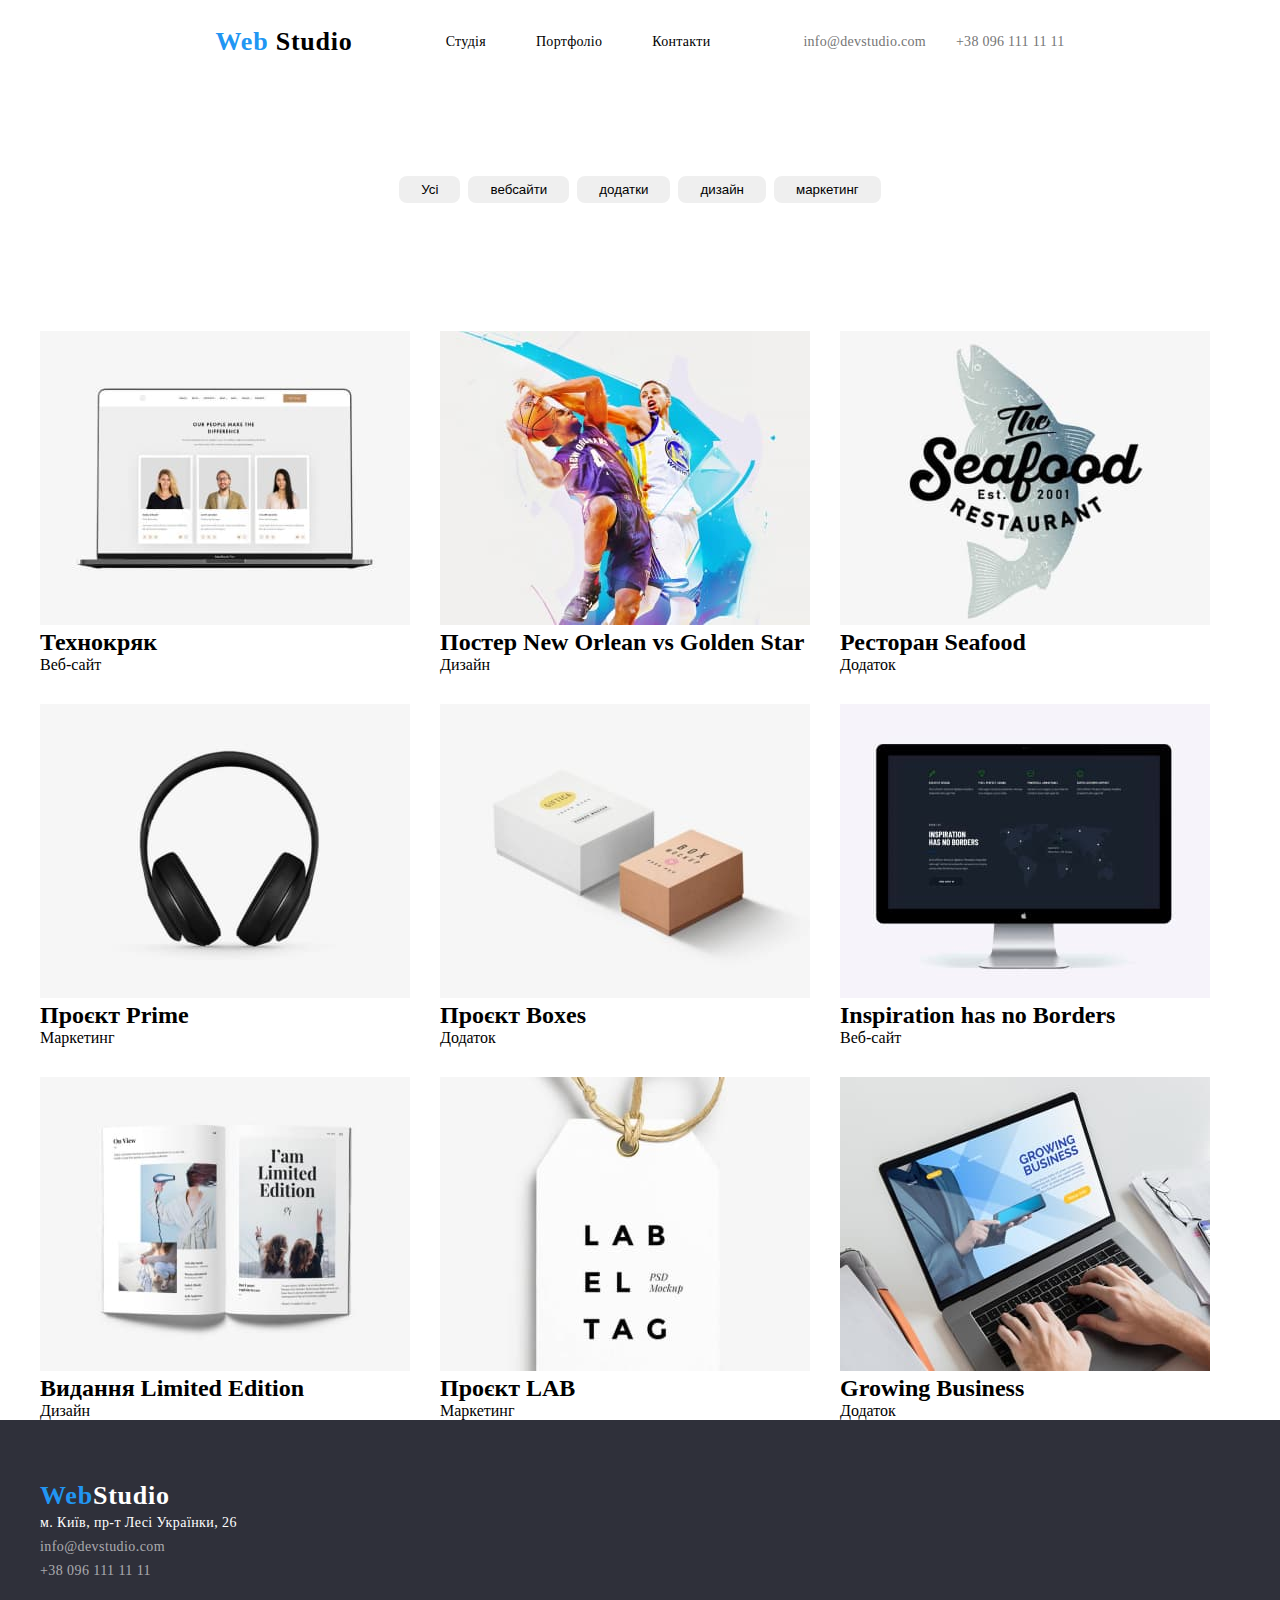
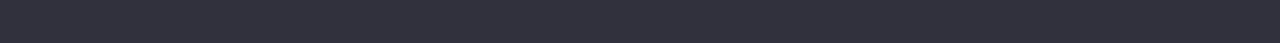
==== portfolio.html @ 2df95301 "Update portfolio.html" ====
<!DOCTYPE html>
<html lang="en">

<head>
    <meta charset="UTF-8">
    <meta name="viewport" content="width=device-width, initial-scale=1.0">
    <title>Document</title>
    <link rel="stylesheet" href="./style.css">
</head>

<body>
    <header class="header">
        <a class="logo" href="./index.html">Web <span class="logo-header">Studio</span></a>
        <nav>
            <ul class="nav-list">
                <li class="nav-list-item"><a class="nav-list-link" href="./index.html">Студія</a></li>
                <li class="nav-list-item"><a class="nav-list-link" href="#">Портфоліо</a></li>
                <li class="nav-list-item"><a class="nav-list-link" href="#">Контакти</a></li>
            </ul>
        </nav>
        <ul class="contacts-list">
            <li><a class="contacts-list-link" href="malito:info@devstudio.com">info@devstudio.com</a></li>
            <li><a class="contacts-list-link" href="tel:+380961111111">+38 096 111 11 11</a></li>
        </ul>
    </header>

    <main>
        <section class="portfolio-section">
            <ul class="buttons-list">
                <li><button type="button" class="btn">Усі</button></li>
                <li><button type="button" class="btn">вебсайти</button></li>
                <li><button type="button" class="btn">додатки</button></li>
                <li><button type="button" class="btn">дизайн</button></li>
                <li><button type="button" class="btn">маркетинг</button></li>
            </ul>
            </section>
            <section class="portfolio-teg">
            <ul class="portfolio-list">
                <li>
                    <img src="Tekhnokryak.jpg" alt="Tekhnokryak">
                    <h2>Технокряк</h2>
                    <p>Веб-сайт</p>
                </li>
                <li>
                    <img src="New-Orlean-vs-Golden-Star.jpg" alt="New-Orlean-vs-Golden-Star">
                    <h2>Постер New Orlean vs Golden Star</h2>
                    <p>Дизайн</p>
                </li>
                <li>
                    <img src="Seafood.jpg" alt="Seafood">
                    <h2>Ресторан Seafood</h2>
                    <p>Додаток</p>
                </li>
                <li>
                    <img src="Prime.jpg" alt="Prime">
                    <h2>Проєкт Prime</h2>
                    <p>Маркетинг</p>
                </li>
                <li>
                    <img src="Boxes.jpg" alt="Boxes">
                    <h2>Проєкт Boxes</h2>
                    <p>Додаток</p>
                </li>
                <li>
                    <img src="Inspiration-has-no-Borders.jpg" alt="Inspiration-has-no-Borders">
                    <h2>Inspiration has no Borders</h2>
                    <p>Веб-сайт</p>
                </li>
                <li>
                    <img src="Limited-Edition.jpg" alt="Limited-Edition">
                    <h2>Видання Limited Edition</h2>
                    <p>Дизайн</p>
                </li>
                <li>
                    <img src="LAB.jpg" alt="LAB">
                    <h2>Проєкт LAB</h2>
                    <p>Маркетинг</p>
                </li>
                <li>
                    <img src="Growing-Business.jpg" alt="Growing-Business">
                    <h2>Growing Business</h2>
                    <p>Додаток</p>
                </li>
            </ul>
        </section>
    </main>

    <footer class="footer">
        <div class="box">
            <a class="logo" href="">Web<span class="logo-footer">Studio</span></a>
            <address class="addres">
                <ul class="addres-list">
                    <li class="addres-list-item"><a class="addres-list-link location-link" href="https://www.google.com/maps/search/площа+Лесі+Українки,+26,+Киев/@50.4269816,30.5366207,17z/data=!3m1!4b1?entry=ttu">м. Київ, пр-т Лесі
                            Українки, 26</a>
                    </li>
                    <li class="addres-list-item"><a class="addres-list-link" href="malito:info@devstudio.com">info@devstudio.com</a></li>
                    <li class="addres-list-item"><a class="addres-list-link" href="tel:+380961111111">+38 096 111 11 11</a></li>
                </ul>
            </address>
        </div>
    </footer>

</body>

</html>
</body>

</html>
---- style.css ----
.logo {
    font-family: Raleway;
    font-size: 26px;
    font-weight: 700;
    line-height: 31px;
    letter-spacing: 0.03em;
    color: #2196F3;
}

.logo-header {
    color: #000000;
    font-family: Raleway;
    font-size: 26px;
    font-weight: 700;
    line-height: 31px;
    letter-spacing: 0.03em;
}

a {
    text-decoration: none;
}

ul {
    list-style: none;
}

.nav-list-link {
    font-family: Roboto;
    font-size: 14px;
    font-weight: 500;
    line-height: 16px;
    letter-spacing: 0.02em;
    color: #212121;
}

.nav-list-link {
    font-family: Roboto;
    font-size: 14px;
    font-weight: 500;
    line-height: 16px;
    letter-spacing: 0.02em;
    color: #000000;
}

.contacts-list-link:hover,
.nav-list-link:hover {
    color: #2196F3;
}

.contacts-list-link {
    font-family: Roboto;
    font-size: 14px;
    font-weight: 500;
    line-height: 16px;
    letter-spacing: 0.02em;
    color: #757575;
}

.section-hero-title {
    font-family: Roboto;
    font-size: 44px;
    font-weight: 900;
    line-height: 60px;
    letter-spacing: 0.06em;
    text-align: center;
    color: #FFFFFF;
    width: 696px;
    margin: 0 auto;
}

.section-hero-btn {
    width: 216px;
    height: 50px;
    border-radius: 4px;
    background-color: #2196F3;
    color: #FFFFFF;
    border: none;
    display: block;
    margin: 0 auto;
    margin-top: 30px;
}

.features-list-title {
    font-family: Roboto;
    font-size: 14px;
    font-weight: 700;
    line-height: 16px;
    letter-spacing: 0.03em;
    color: #212121;
}

.features-list-text {
    font-family: Roboto;
    font-size: 14px;
    font-weight: 400;
    line-height: 24px;
    letter-spacing: 0.03em;
    color: #757575;
}

.section-work-title {
    font-family: Roboto;
    font-size: 36px;
    font-weight: 700;
    line-height: 42px;
    letter-spacing: 0.03em;
    text-align: center;
    color: #212121;
}

.work-team-title {
    font-family: Roboto;
    font-size: 36px;
    font-weight: 700;
    line-height: 42px;
    letter-spacing: 0.03em;
    text-align: center;
    color: #212121;
}

.logo-footer {
    color: #FFFFFF;
}

.addres-list-link {
    font-family: Roboto;
    font-size: 14px;
    font-weight: 400;
    line-height: 24px;
    letter-spacing: 0.03em;
    color: #FFFFFF99;
}

.location-link {
    color: #FFFFFF;
}

.footer {
    background-color: #2F303A;
}

.header {
    display: flex;
    gap: 93px;
    align-items: center;
}

.contacts-list {
    display: flex;
    gap: 30px;
}

.nav-list {
    display: flex;
    gap: 50px;
}

.section-hero {
    background-color: #2F303A;
    padding-top: 200px;
    padding-bottom: 200px;
}

.features-list {
    display: flex;
    justify-content: center;
    gap: 30px;
}

.features-list-item {
    max-width: 270px;
}

.section-features {
    padding-top: 94px;
    padding-bottom: 94px;
}

ul,
p,
h1,
h2,
h3,
h4,
h5 {
    margin: 0;
    padding: 0;
}

address {
    font-style: normal;

}

.work-list {
    display: flex;
    justify-content: center;
    align-items: center;
    gap: 30px;
}

.section-work {
    padding-bottom: 94px;
}

.work-team {
    padding-top: 94px;
    padding-bottom: 94px;
}

.section-work-title,
.work-team-title {
    margin-top: 30px;
}

.footer {
    padding-top: 60px;
    padding-bottom: 60px;
}

.box {
    width: 1200px;
    margin: 0 auto;
}

body {
    margin: 0;
}

.nav-list-item {
    padding-top: 32px;
    padding-bottom: 32px;
}

.buttons-list {
    display: flex;
    justify-content: center;
    gap: 8px;
    margin-bottom: 34px;
}

.portfolio-list {
    display: flex;
    flex-wrap: wrap;
    max-width: 1200px;
    margin: 0 auto;
    gap: 30px;
}

.portfolio-section {
    padding-top: 94px;
    padding-bottom: 94px;
}

.btn:hover {
    cursor: pointer;
    background-color: #2196F3;
    color: #FFFFFF;
}

.btn {
    border: none;
    border-radius: 8px;
    padding: 6px 22px;
}

.team-list {
    display: flex;
    justify-content: center;
    gap: 30px;
}

.section-team {
    padding-top: 94px;
    padding-bottom: 94px;
}

.section-team-title {
    text-align: center;
    margin-bottom: 50px;
}

.section-work-title {
    margin-bottom: 50px;
}

.header {
    display: flex;
    justify-content: center;
}
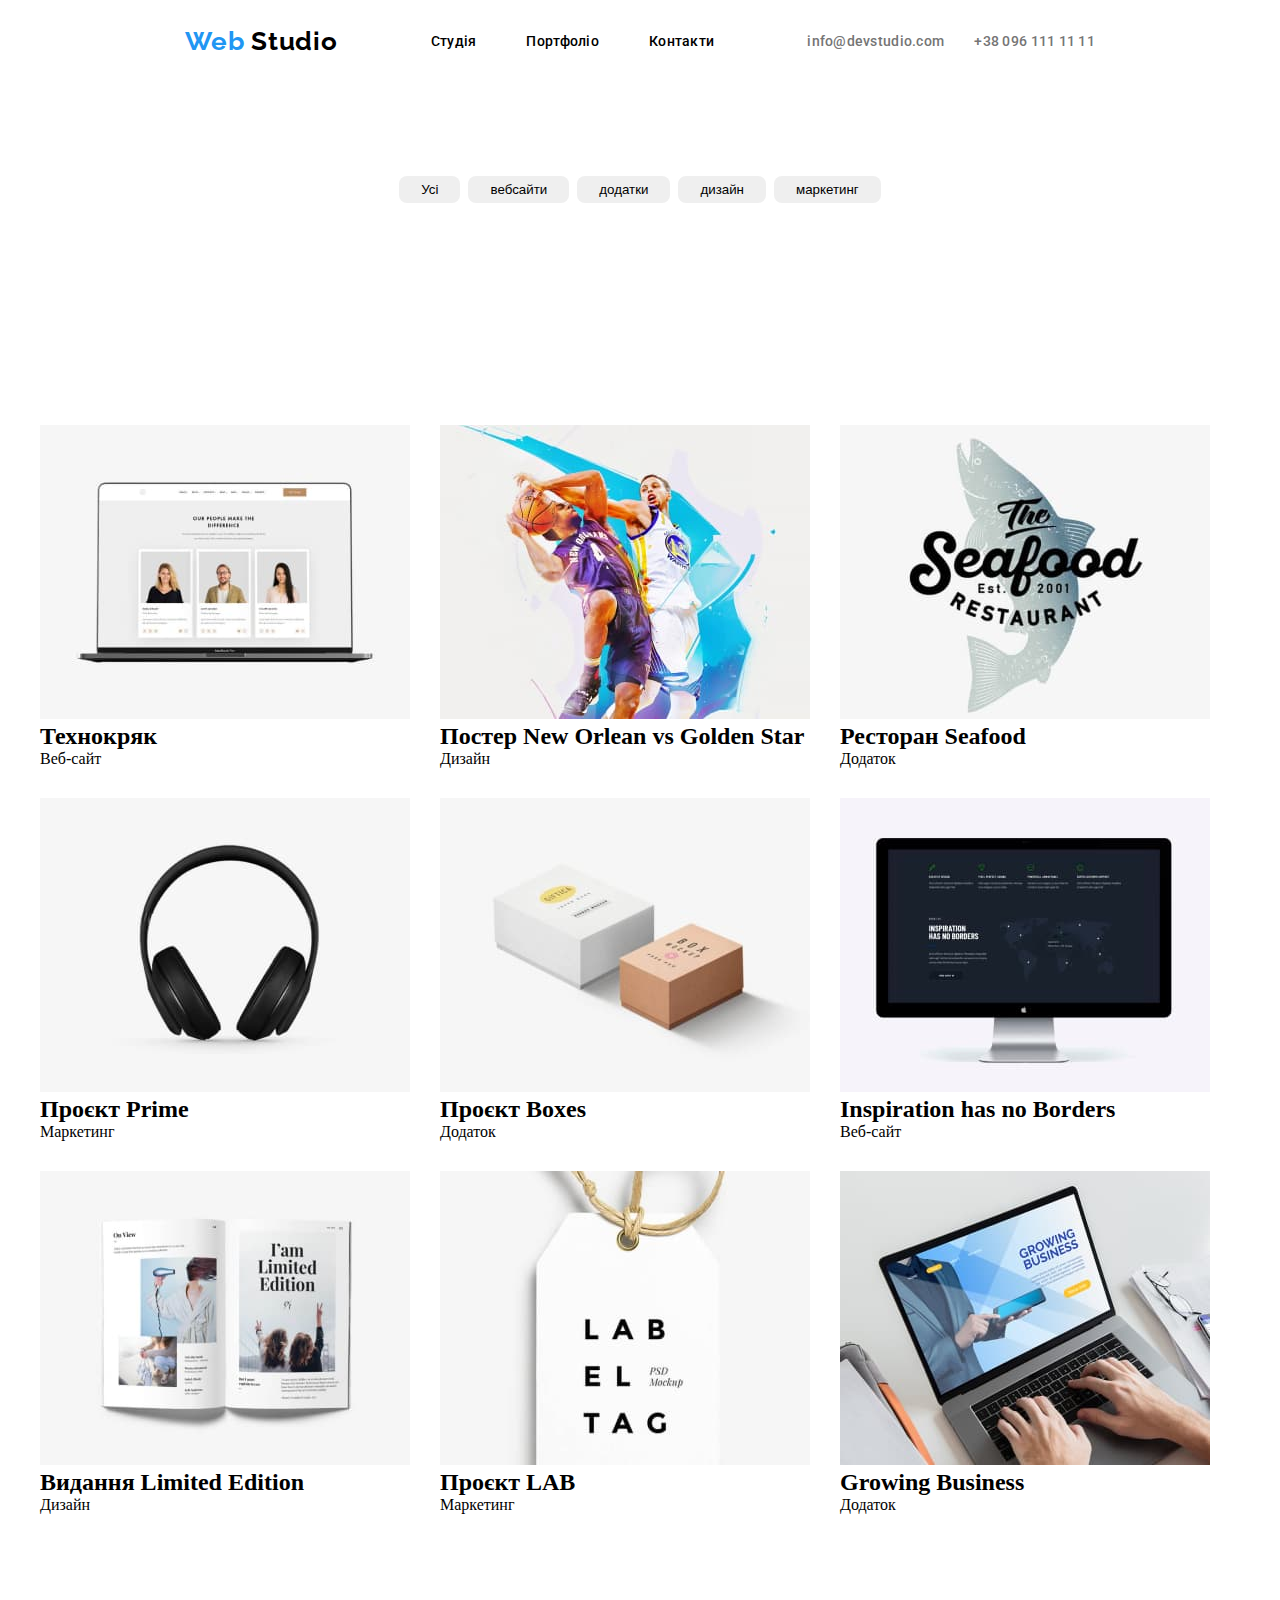
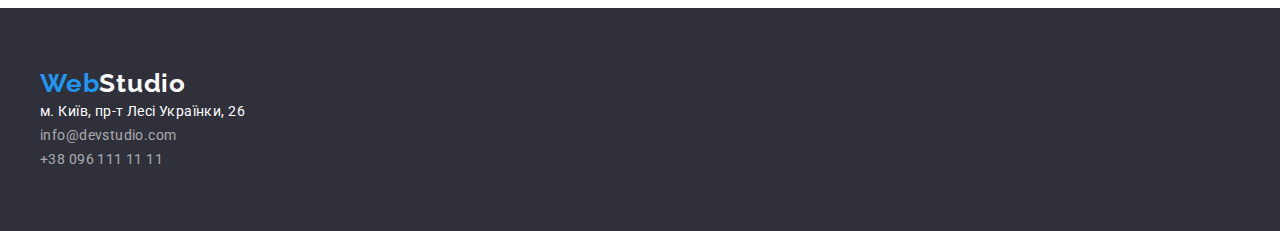
==== commit 2d23ccc7: "commite" ====
--- a/portfolio.html
+++ b/portfolio.html
@@ -4,17 +4,22 @@
 <head>
     <meta charset="UTF-8">
     <meta name="viewport" content="width=device-width, initial-scale=1.0">
-    <title>Document</title>
-    <link rel="stylesheet" href="./style.css">
+    <title>Portfolio</title>
+    <link rel="preconnect" href="https://fonts.googleapis.com">
+    <link rel="preconnect" href="https://fonts.gstatic.com" crossorigin>
+    <link rel="preconnect" href="https://fonts.googleapis.com">
+    <link rel="preconnect" href="https://fonts.gstatic.com" crossorigin>
+    <link href="https://fonts.googleapis.com/css2?family=Raleway:ital,wght@0,100..900;1,100..900&family=Roboto:ital,wght@0,100;0,300;0,400;0,500;0,700;0,900;1,100;1,300;1,400;1,500;1,700;1,900&display=swap" rel="stylesheet">
+    <link rel="stylesheet" href="../style.css">
 </head>
 
 <body>
     <header class="header">
-        <a class="logo" href="./index.html">Web <span class="logo-header">Studio</span></a>
+        <a class="logo" href="../index.html">Web <span class="logo-header">Studio</span></a>
         <nav>
             <ul class="nav-list">
-                <li class="nav-list-item"><a class="nav-list-link" href="./index.html">Студія</a></li>
-                <li class="nav-list-item"><a class="nav-list-link" href="#">Портфоліо</a></li>
+                <li class="nav-list-item"><a class="nav-list-link" href="../index.html">Студія</a></li>
+                <li class="nav-list-item"><a class="nav-list-link" href="../portfolio.html">Портфоліо</a></li>
                 <li class="nav-list-item"><a class="nav-list-link" href="#">Контакти</a></li>
             </ul>
         </nav>
@@ -87,7 +92,7 @@
 
     <footer class="footer">
         <div class="box">
-            <a class="logo" href="">Web<span class="logo-footer">Studio</span></a>
+            <a class="logo" href="../index.html">Web<span class="logo-footer">Studio</span></a>
             <address class="addres">
                 <ul class="addres-list">
                     <li class="addres-list-item"><a class="addres-list-link location-link" href="https://www.google.com/maps/search/площа+Лесі+Українки,+26,+Киев/@50.4269816,30.5366207,17z/data=!3m1!4b1?entry=ttu">м. Київ, пр-т Лесі
@@ -103,6 +108,3 @@
 </body>
 
 </html>
-</body>
-
-</html>
--- a/style.css
+++ b/style.css
@@ -1,14 +1,24 @@
+:root {
+    --text-color:#000000;
+    --logo:#2196F3;
+    --nav-list-link:#212121;
+    --contacts-list-link: #757575;
+    --white:#FFFFFF;
+    --addres-list-link:#FFFFFF99;
+    --footer:#2F303A;
+}
+
 .logo {
     font-family: Raleway;
     font-size: 26px;
     font-weight: 700;
     line-height: 31px;
     letter-spacing: 0.03em;
-    color: #2196F3;
+    color: var(--logo);
 }
 
 .logo-header {
-    color: #000000;
+    color: var(--text-color);
     font-family: Raleway;
     font-size: 26px;
     font-weight: 700;
@@ -30,7 +40,7 @@
     font-weight: 500;
     line-height: 16px;
     letter-spacing: 0.02em;
-    color: #212121;
+    color: var(--nav-list-link);
 }
 
 .nav-list-link {
@@ -39,12 +49,12 @@
     font-weight: 500;
     line-height: 16px;
     letter-spacing: 0.02em;
-    color: #000000;
+    color: var(--text-color);
 }
 
 .contacts-list-link:hover,
 .nav-list-link:hover {
-    color: #2196F3;
+    color: var(--logo);
 }
 
 .contacts-list-link {
@@ -53,7 +63,7 @@
     font-weight: 500;
     line-height: 16px;
     letter-spacing: 0.02em;
-    color: #757575;
+    color: var(--contacts-list-link);
 }
 
 .section-hero-title {
@@ -63,7 +73,7 @@
     line-height: 60px;
     letter-spacing: 0.06em;
     text-align: center;
-    color: #FFFFFF;
+    color: var(--white);
     width: 696px;
     margin: 0 auto;
 }
@@ -72,8 +82,8 @@
     width: 216px;
     height: 50px;
     border-radius: 4px;
-    background-color: #2196F3;
-    color: #FFFFFF;
+    background-color: var(--logo);
+    color: var(--white);
     border: none;
     display: block;
     margin: 0 auto;
@@ -86,7 +96,7 @@
     font-weight: 700;
     line-height: 16px;
     letter-spacing: 0.03em;
-    color: #212121;
+    color: var(--nav-list-link);
 }
 
 .features-list-text {
@@ -95,7 +105,7 @@
     font-weight: 400;
     line-height: 24px;
     letter-spacing: 0.03em;
-    color: #757575;
+    color: var(--contacts-list-link);
 }
 
 .section-work-title {
@@ -105,7 +115,7 @@
     line-height: 42px;
     letter-spacing: 0.03em;
     text-align: center;
-    color: #212121;
+    color: var(--nav-list-link);
 }
 
 .work-team-title {
@@ -115,11 +125,11 @@
     line-height: 42px;
     letter-spacing: 0.03em;
     text-align: center;
-    color: #212121;
+    color: var(--nav-list-link);
 }
 
 .logo-footer {
-    color: #FFFFFF;
+    color: var(--white);
 }
 
 .addres-list-link {
@@ -128,15 +138,15 @@
     font-weight: 400;
     line-height: 24px;
     letter-spacing: 0.03em;
-    color: #FFFFFF99;
+    color: var(--addres-list-link);
 }
 
 .location-link {
-    color: #FFFFFF;
+    color: var(--white);
 }
 
 .footer {
-    background-color: #2F303A;
+    background-color: var(--footer);
 }
 
 .header {
@@ -156,7 +166,7 @@
 }
 
 .section-hero {
-    background-color: #2F303A;
+    background-color: var(--footer);
     padding-top: 200px;
     padding-bottom: 200px;
 }
@@ -254,8 +264,8 @@
 
 .btn:hover {
     cursor: pointer;
-    background-color: #2196F3;
-    color: #FFFFFF;
+    background-color: var(--logo);
+    color: var(--white);
 }
 
 .btn {
@@ -287,4 +297,9 @@
 .header {
     display: flex;
     justify-content: center;
+}
+
+.portfolio-teg{
+    padding-top: 94px;
+    padding-bottom: 94px;
 }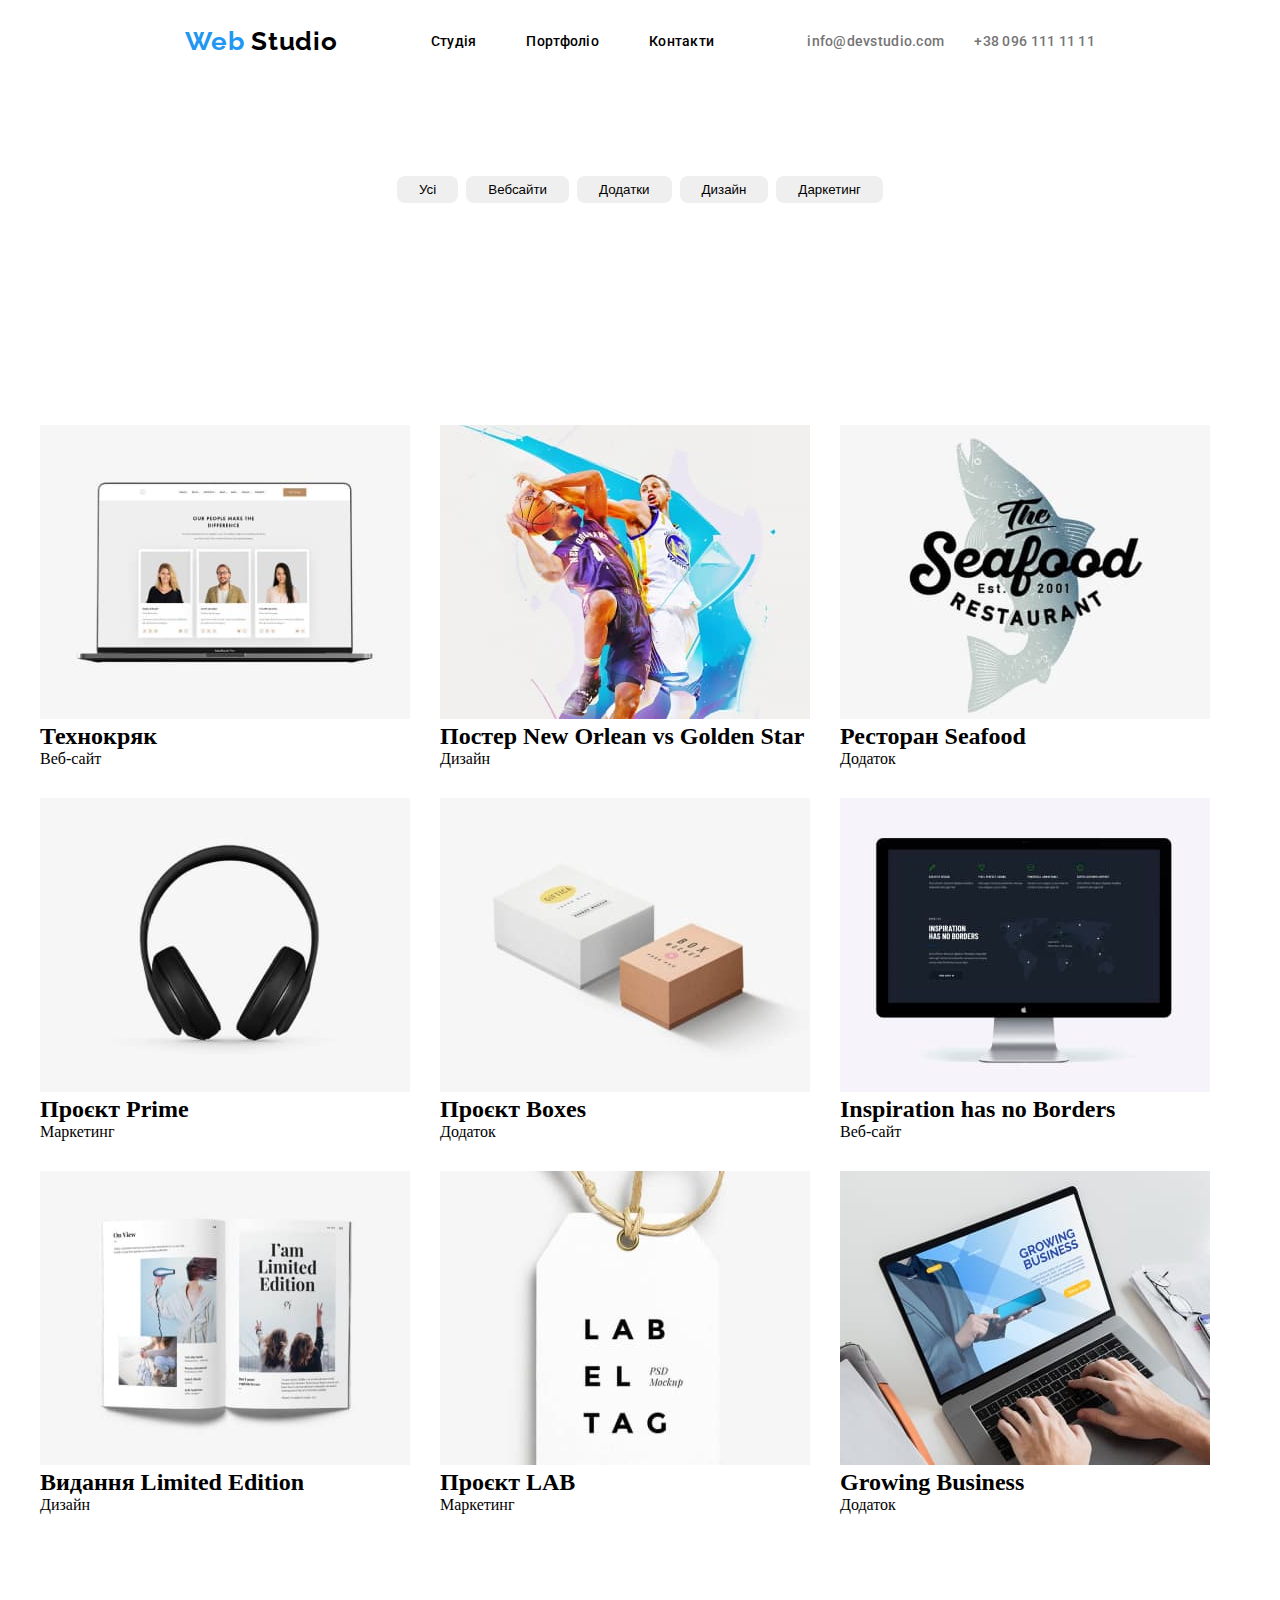
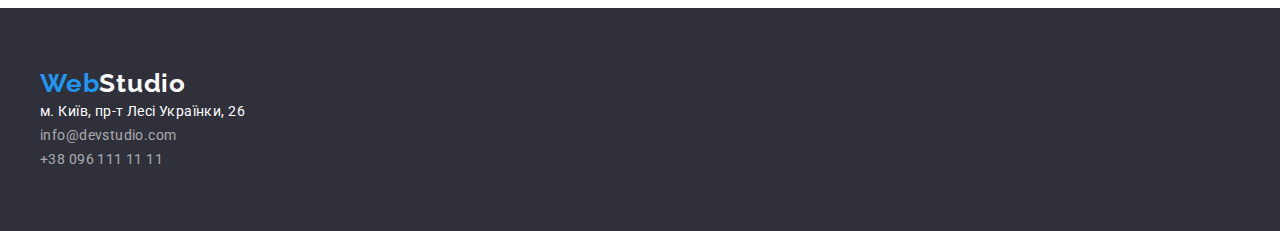
==== commit a28e7f7e: "Update portfolio.html" ====
--- a/portfolio.html
+++ b/portfolio.html
@@ -6,11 +6,9 @@
     <meta name="viewport" content="width=device-width, initial-scale=1.0">
     <title>Portfolio</title>
     <link rel="preconnect" href="https://fonts.googleapis.com">
-    <link rel="preconnect" href="https://fonts.gstatic.com" crossorigin>
-    <link rel="preconnect" href="https://fonts.googleapis.com">
-    <link rel="preconnect" href="https://fonts.gstatic.com" crossorigin>
-    <link href="https://fonts.googleapis.com/css2?family=Raleway:ital,wght@0,100..900;1,100..900&family=Roboto:ital,wght@0,100;0,300;0,400;0,500;0,700;0,900;1,100;1,300;1,400;1,500;1,700;1,900&display=swap" rel="stylesheet">
-    <link rel="stylesheet" href="../style.css">
+<link rel="preconnect" href="https://fonts.gstatic.com" crossorigin>
+<link href="https://fonts.googleapis.com/css2?family=Raleway:ital,wght@0,100..900;1,100..900&family=Roboto:ital,wght@0,100;0,300;0,400;0,500;0,700;0,900;1,100;1,300;1,400;1,500;1,700;1,900&display=swap" rel="stylesheet">
+    <link rel="stylesheet" href="./style.css">
 </head>
 
 <body>
@@ -33,10 +31,10 @@
         <section class="portfolio-section">
             <ul class="buttons-list">
                 <li><button type="button" class="btn">Усі</button></li>
-                <li><button type="button" class="btn">вебсайти</button></li>
-                <li><button type="button" class="btn">додатки</button></li>
-                <li><button type="button" class="btn">дизайн</button></li>
-                <li><button type="button" class="btn">маркетинг</button></li>
+                <li><button type="button" class="btn">Вебсайти</button></li>
+                <li><button type="button" class="btn">Додатки</button></li>
+                <li><button type="button" class="btn">Дизайн</button></li>
+                <li><button type="button" class="btn">Даркетинг</button></li>
             </ul>
             </section>
             <section class="portfolio-teg">
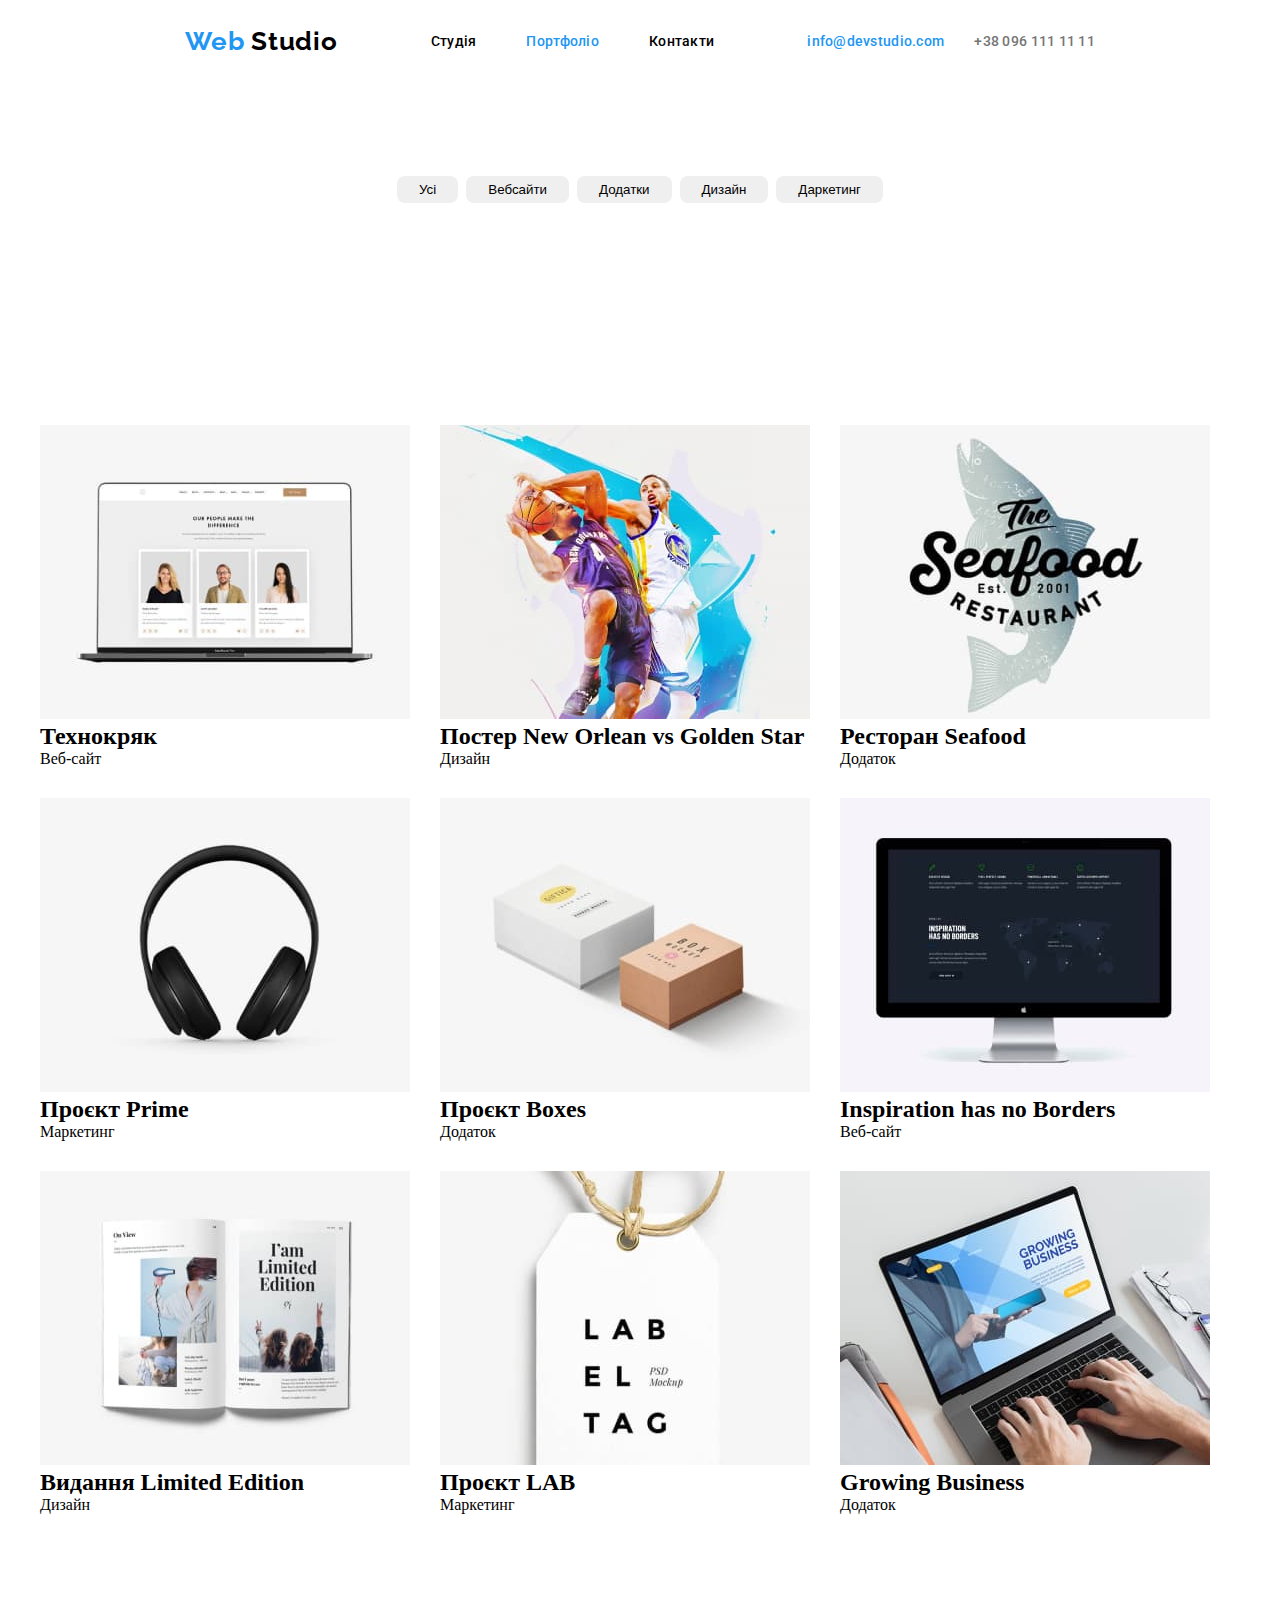
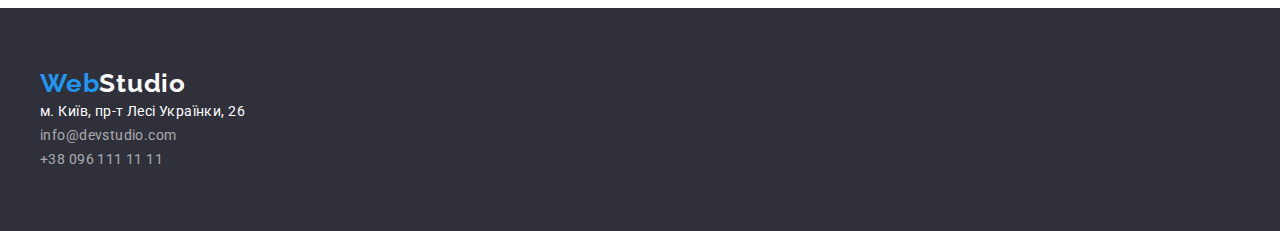
==== commit 4276e730: "comitte" ====
--- a/portfolio.html
+++ b/portfolio.html
@@ -17,12 +17,12 @@
         <nav>
             <ul class="nav-list">
                 <li class="nav-list-item"><a class="nav-list-link" href="../index.html">Студія</a></li>
-                <li class="nav-list-item"><a class="nav-list-link" href="../portfolio.html">Портфоліо</a></li>
+                <li class="nav-list-item"><a class="nav-list-link current" href="../portfolio.html">Портфоліо</a></li>
                 <li class="nav-list-item"><a class="nav-list-link" href="#">Контакти</a></li>
             </ul>
         </nav>
         <ul class="contacts-list">
-            <li><a class="contacts-list-link" href="malito:info@devstudio.com">info@devstudio.com</a></li>
+            <li><a class="contacts-list-link current" href="malito:info@devstudio.com">info@devstudio.com</a></li>
             <li><a class="contacts-list-link" href="tel:+380961111111">+38 096 111 11 11</a></li>
         </ul>
     </header>
--- a/style.css
+++ b/style.css
@@ -302,4 +302,12 @@
 .portfolio-teg{
     padding-top: 94px;
     padding-bottom: 94px;
+}
+
+.nav-list-item:hover, .nav-list-item:focus {
+    color: aqua;
+}
+
+.current {
+    color: #2196F3;
 }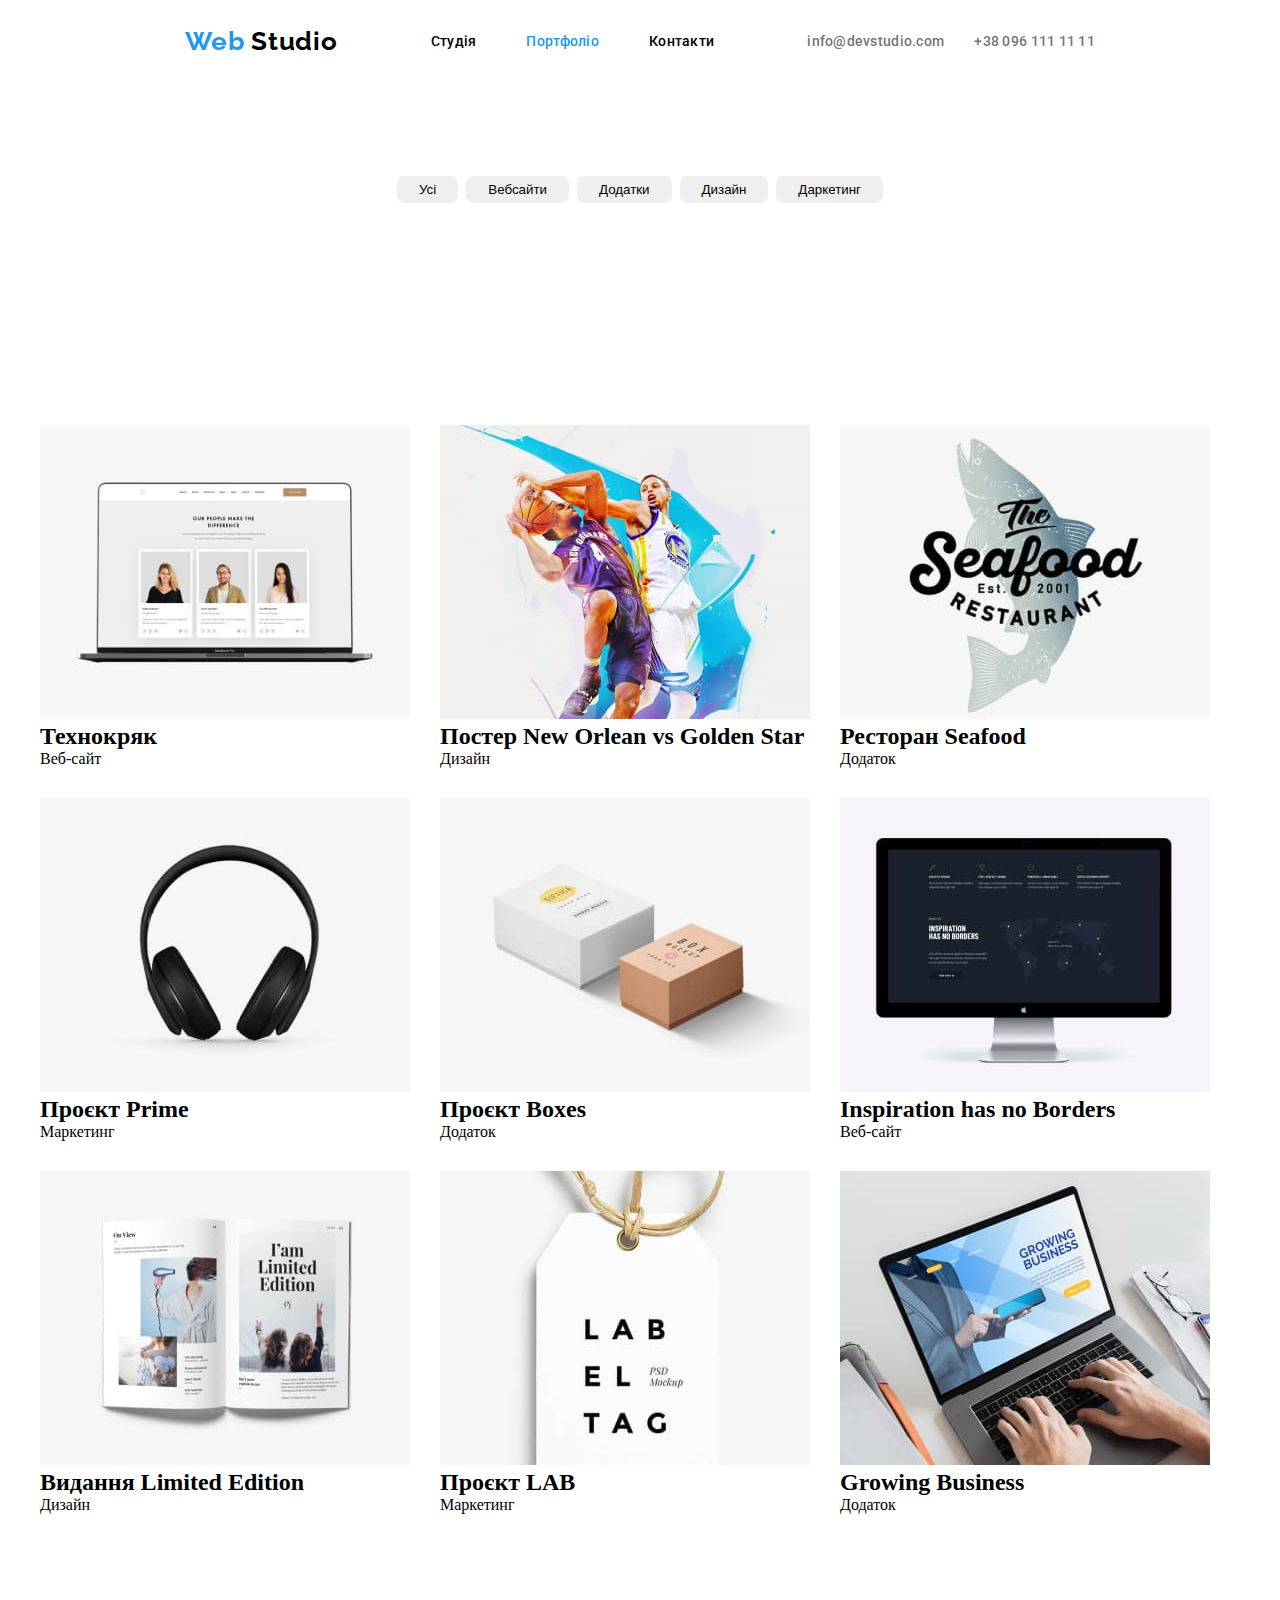
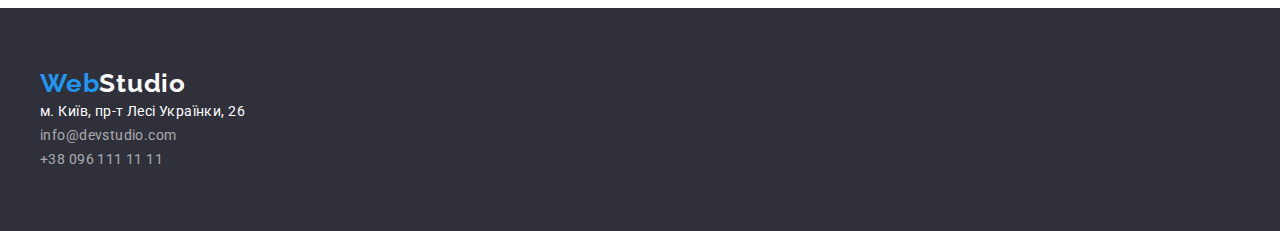
==== commit b3974049: "update" ====
--- a/portfolio.html
+++ b/portfolio.html
@@ -16,13 +16,13 @@
         <a class="logo" href="../index.html">Web <span class="logo-header">Studio</span></a>
         <nav>
             <ul class="nav-list">
-                <li class="nav-list-item"><a class="nav-list-link" href="../index.html">Студія</a></li>
-                <li class="nav-list-item"><a class="nav-list-link current" href="../portfolio.html">Портфоліо</a></li>
+                <li class="nav-list-item"><a class="nav-list-link" href="./index.html">Студія</a></li>
+                <li class="nav-list-item"><a class="nav-list-link current" href="./portfolio.html">Портфоліо</a></li>
                 <li class="nav-list-item"><a class="nav-list-link" href="#">Контакти</a></li>
             </ul>
         </nav>
         <ul class="contacts-list">
-            <li><a class="contacts-list-link current" href="malito:info@devstudio.com">info@devstudio.com</a></li>
+            <li><a class="contacts-list-link" href="malito:info@devstudio.com">info@devstudio.com</a></li>
             <li><a class="contacts-list-link" href="tel:+380961111111">+38 096 111 11 11</a></li>
         </ul>
     </header>
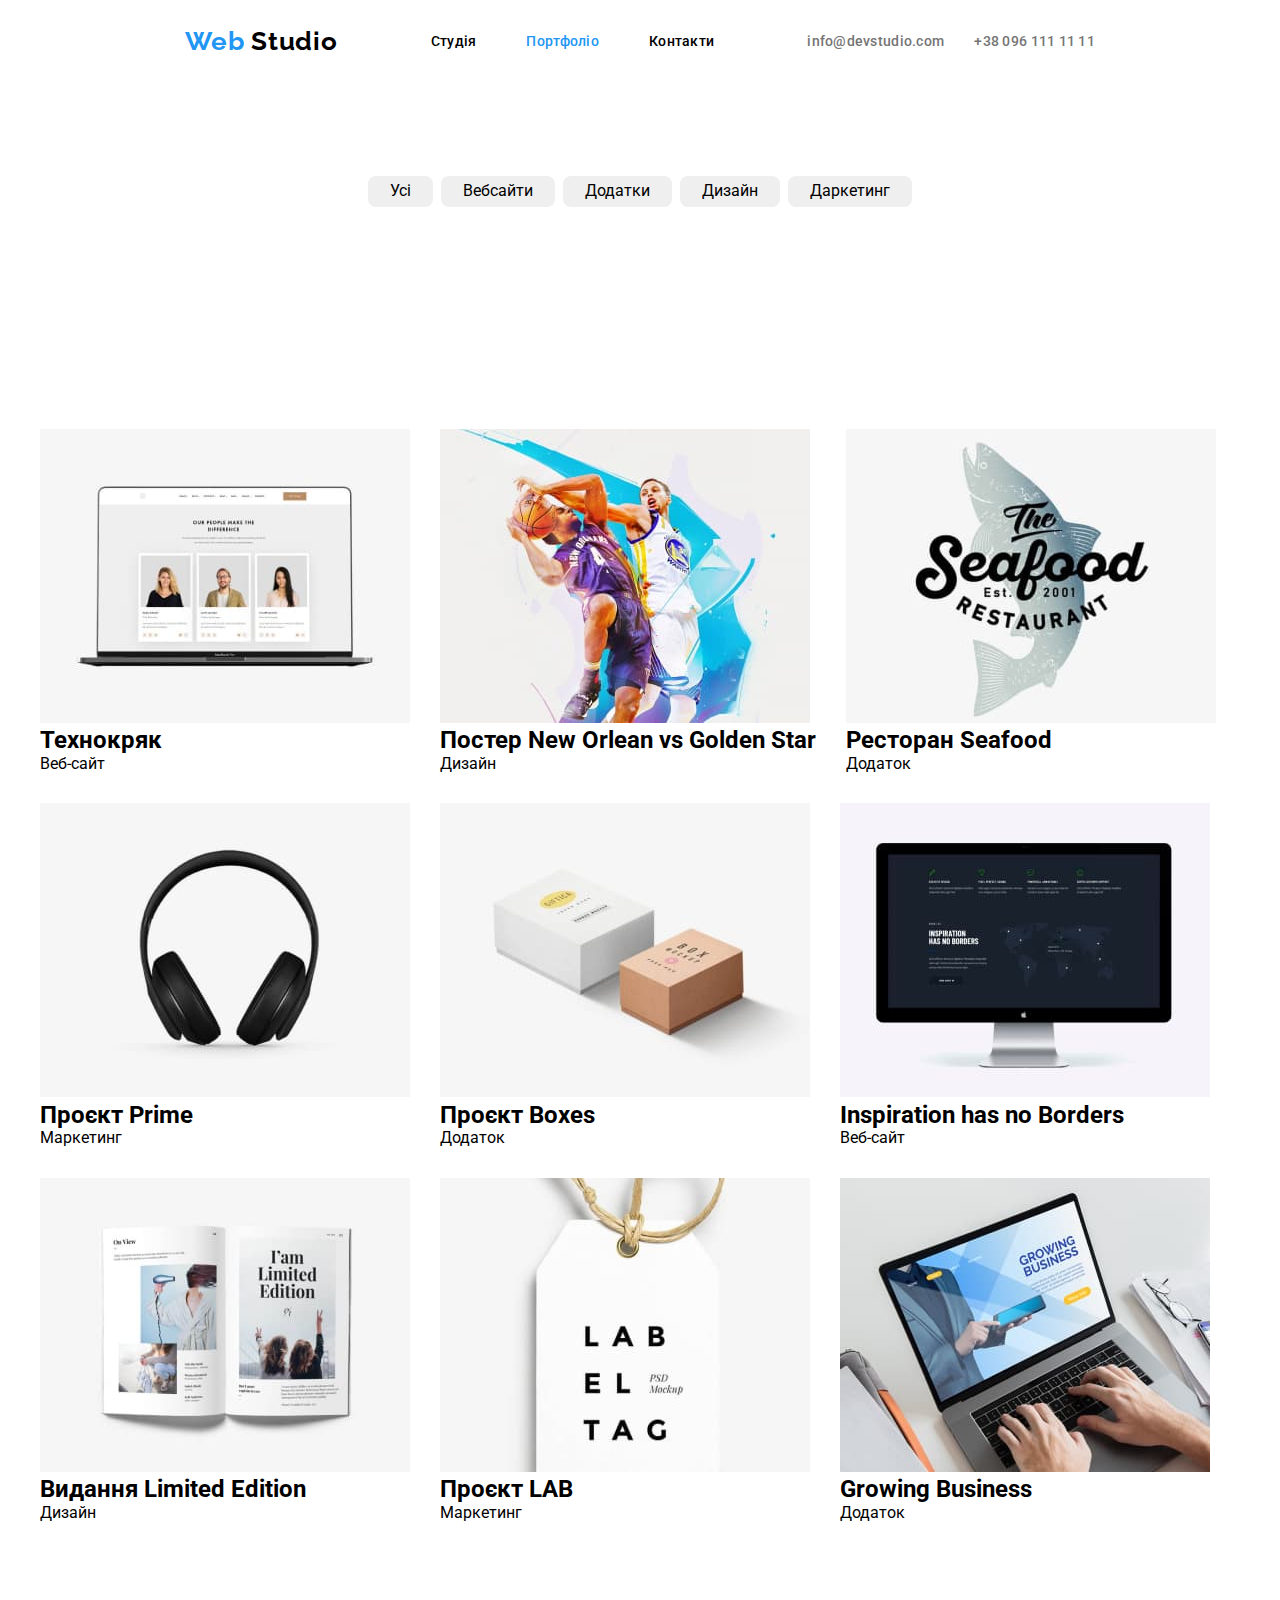
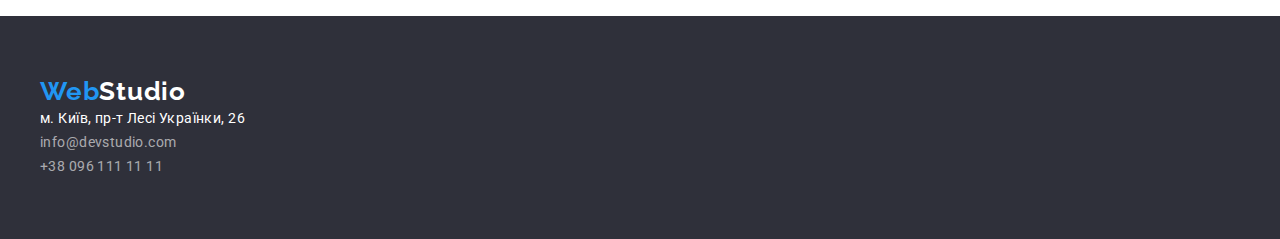
==== commit 4cf9f7d7: "commite" ====
--- a/portfolio.html
+++ b/portfolio.html
@@ -5,6 +5,7 @@
     <meta charset="UTF-8">
     <meta name="viewport" content="width=device-width, initial-scale=1.0">
     <title>Portfolio</title>
+    <link rel="stylesheet" href="https://cdnjs.cloudflare.com/ajax/libs/modern-normalize/2.0.0/modern-normalize.min.css">
     <link rel="preconnect" href="https://fonts.googleapis.com">
 <link rel="preconnect" href="https://fonts.gstatic.com" crossorigin>
 <link href="https://fonts.googleapis.com/css2?family=Raleway:ital,wght@0,100..900;1,100..900&family=Roboto:ital,wght@0,100;0,300;0,400;0,500;0,700;0,900;1,100;1,300;1,400;1,500;1,700;1,900&display=swap" rel="stylesheet">
--- a/style.css
+++ b/style.css
@@ -8,11 +8,15 @@
     --footer:#2F303A;
 }
 
+body {
+    font-family: "Roboto", sans-serif;
+}
+
 .logo {
     font-family: Raleway;
     font-size: 26px;
     font-weight: 700;
-    line-height: 31px;
+    line-height: 1.19;
     letter-spacing: 0.03em;
     color: var(--logo);
 }
@@ -22,7 +26,7 @@
     font-family: Raleway;
     font-size: 26px;
     font-weight: 700;
-    line-height: 31px;
+    line-height: 1.19;
     letter-spacing: 0.03em;
 }
 
@@ -35,19 +39,17 @@
 }
 
 .nav-list-link {
-    font-family: Roboto;
     font-size: 14px;
     font-weight: 500;
-    line-height: 16px;
+    line-height: 1.14;
     letter-spacing: 0.02em;
     color: var(--nav-list-link);
 }
 
 .nav-list-link {
-    font-family: Roboto;
     font-size: 14px;
     font-weight: 500;
-    line-height: 16px;
+    line-height: 1.14;
     letter-spacing: 0.02em;
     color: var(--text-color);
 }
@@ -58,19 +60,17 @@
 }
 
 .contacts-list-link {
-    font-family: Roboto;
     font-size: 14px;
     font-weight: 500;
-    line-height: 16px;
+    line-height: 1.14;
     letter-spacing: 0.02em;
     color: var(--contacts-list-link);
 }
 
 .section-hero-title {
-    font-family: Roboto;
     font-size: 44px;
     font-weight: 900;
-    line-height: 60px;
+    line-height: 1.36;
     letter-spacing: 0.06em;
     text-align: center;
     color: var(--white);
@@ -91,38 +91,34 @@
 }
 
 .features-list-title {
-    font-family: Roboto;
-    font-size: 14px;
-    font-weight: 700;
-    line-height: 16px;
+    font-size: 14px;
+    font-weight: 700;
+    line-height: 1.14;
     letter-spacing: 0.03em;
     color: var(--nav-list-link);
 }
 
 .features-list-text {
-    font-family: Roboto;
     font-size: 14px;
     font-weight: 400;
-    line-height: 24px;
+    line-height: 1.71;
     letter-spacing: 0.03em;
     color: var(--contacts-list-link);
 }
 
 .section-work-title {
-    font-family: Roboto;
     font-size: 36px;
     font-weight: 700;
-    line-height: 42px;
+    line-height: 1.16;
     letter-spacing: 0.03em;
     text-align: center;
     color: var(--nav-list-link);
 }
 
 .work-team-title {
-    font-family: Roboto;
     font-size: 36px;
     font-weight: 700;
-    line-height: 42px;
+    line-height: 1.16;
     letter-spacing: 0.03em;
     text-align: center;
     color: var(--nav-list-link);
@@ -133,10 +129,9 @@
 }
 
 .addres-list-link {
-    font-family: Roboto;
     font-size: 14px;
     font-weight: 400;
-    line-height: 24px;
+    line-height: 1.71;
     letter-spacing: 0.03em;
     color: var(--addres-list-link);
 }
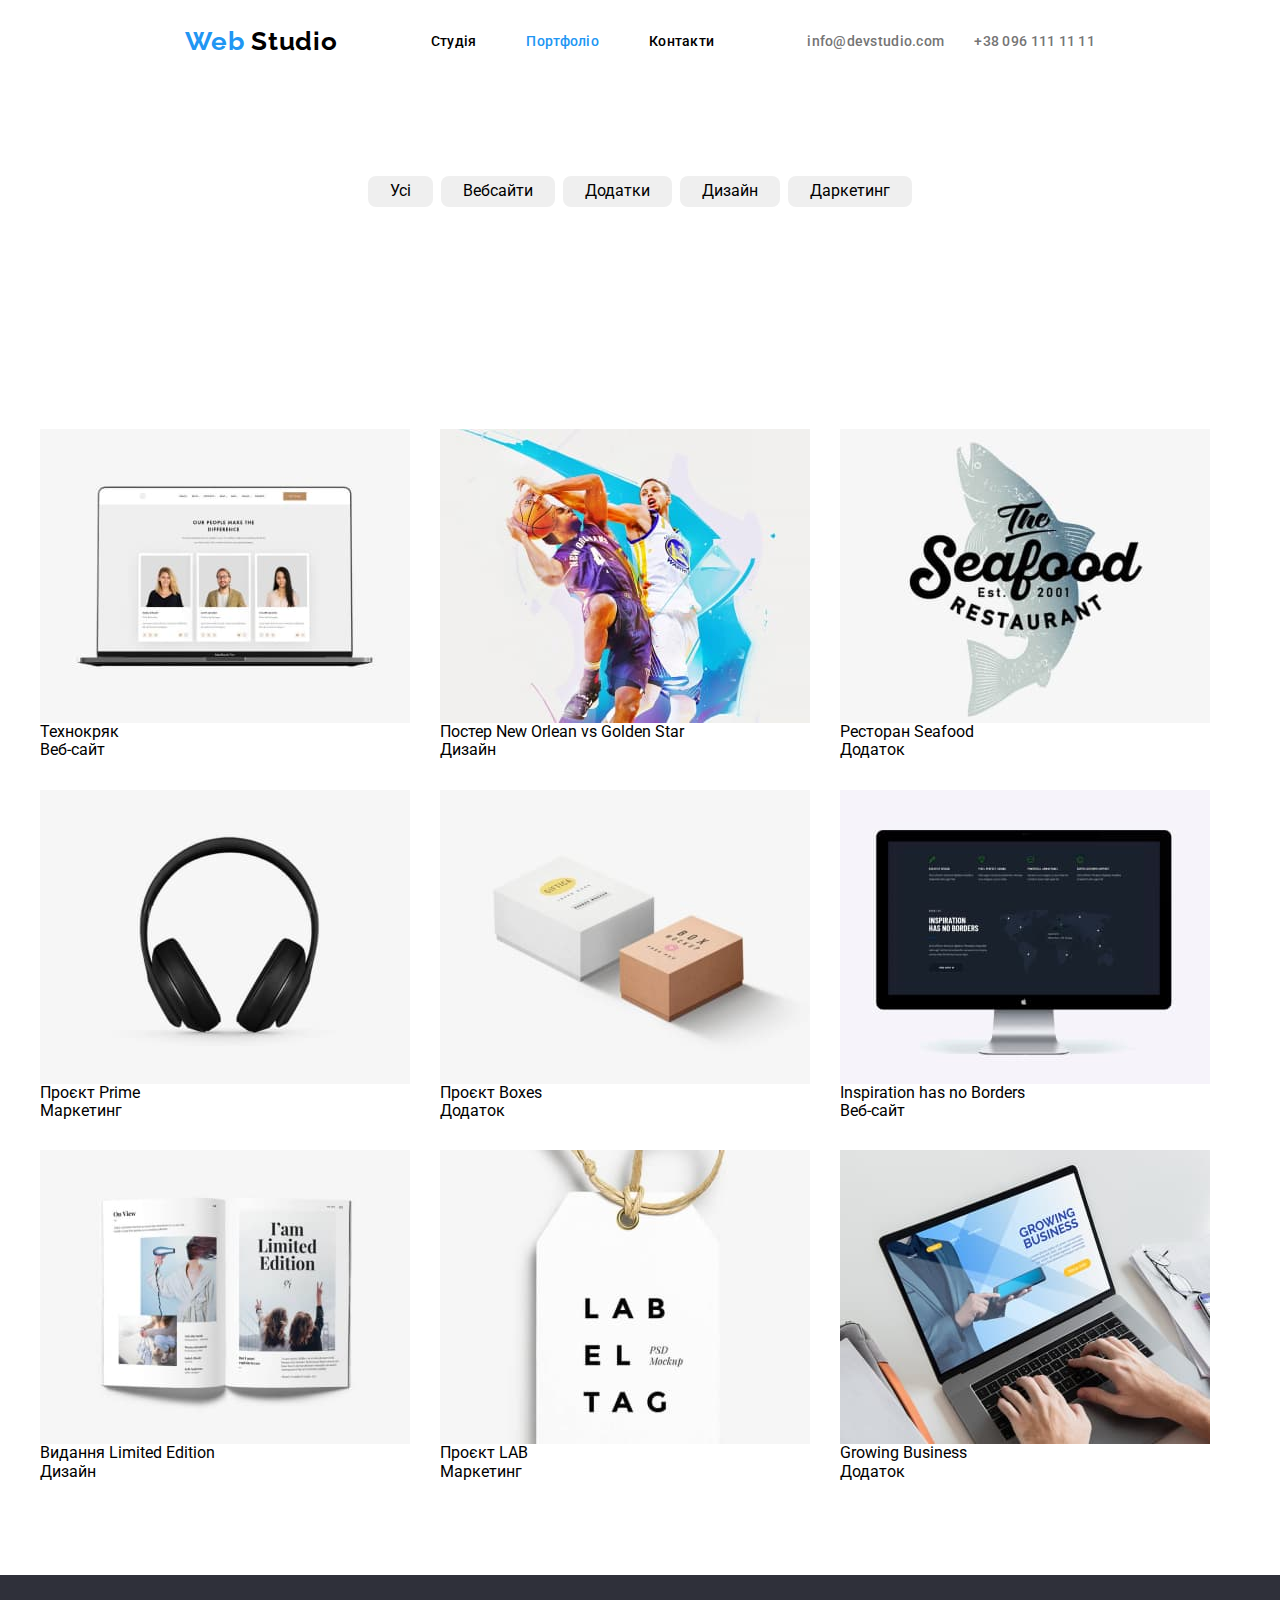
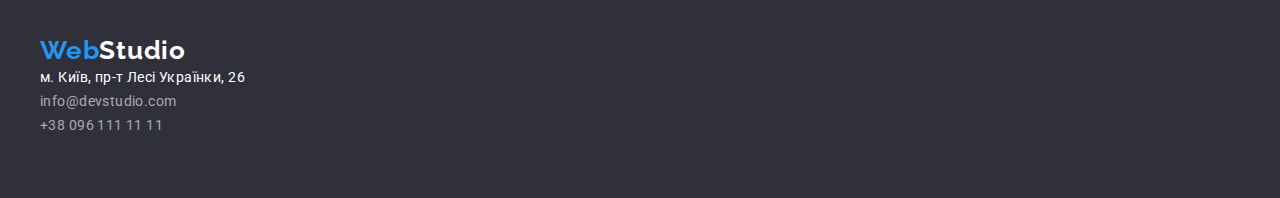
==== commit 6302305c: "commite" ====
--- a/portfolio.html
+++ b/portfolio.html
@@ -5,6 +5,7 @@
     <meta charset="UTF-8">
     <meta name="viewport" content="width=device-width, initial-scale=1.0">
     <title>Portfolio</title>
+    <link rel="stylesheet" href="./reset.css">
     <link rel="stylesheet" href="https://cdnjs.cloudflare.com/ajax/libs/modern-normalize/2.0.0/modern-normalize.min.css">
     <link rel="preconnect" href="https://fonts.googleapis.com">
 <link rel="preconnect" href="https://fonts.gstatic.com" crossorigin>
